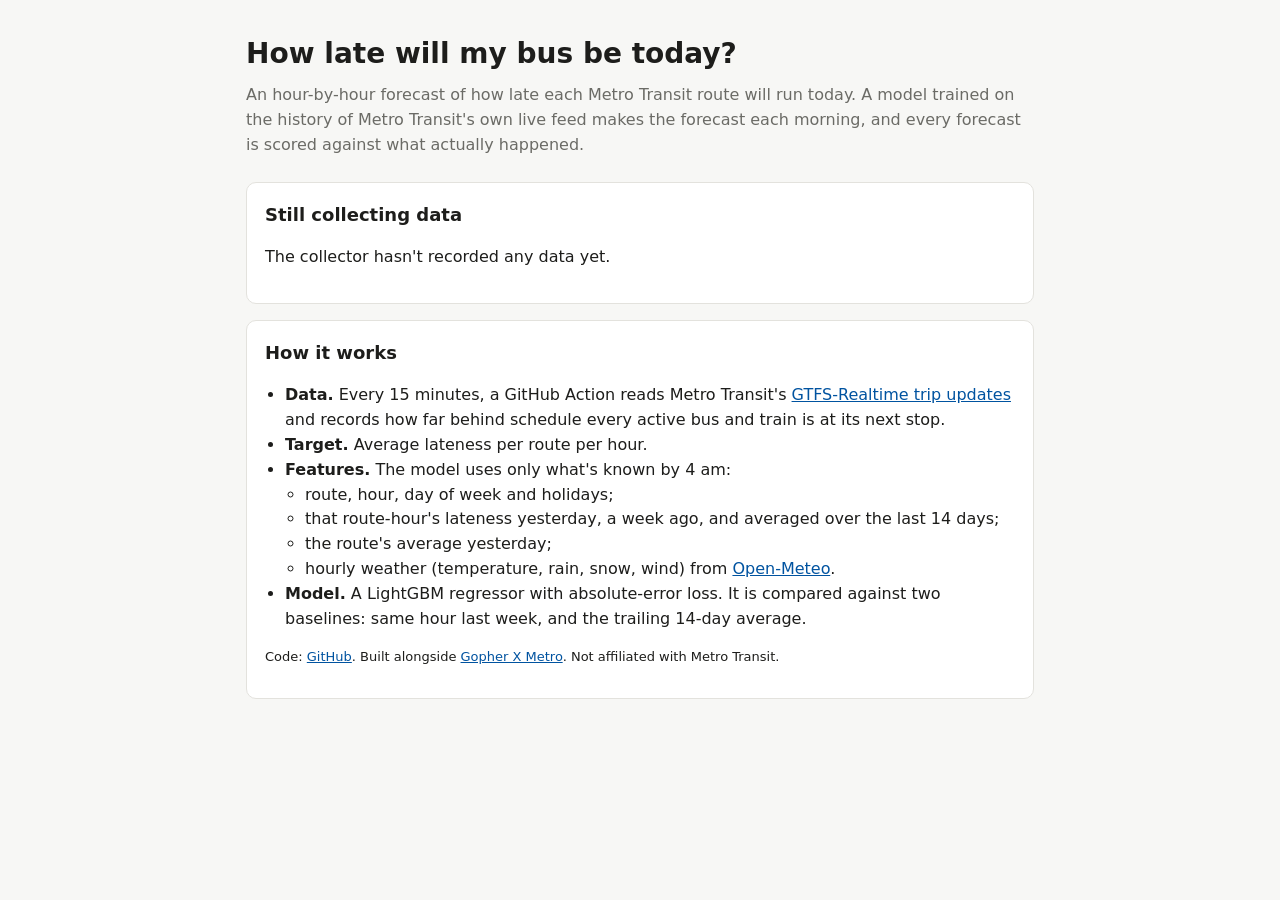
==== docs/index.html @ db94ae20 "Metro Transit delay forecast: collector, daily model, site Co-Authored-By: Claude Opus 5.5 <noreply@" ====
<!doctype html>
<html lang="en">
<head>
  <meta charset="utf-8">
  <meta name="viewport" content="width=device-width, initial-scale=1">
  <title>Metro Transit Delay Forecast</title>
  <meta name="description" content="Hour-by-hour forecast of how late each Twin Cities Metro Transit route will run today, from a model trained on its own live-feed history.">
  <link rel="stylesheet" href="style.css">
</head>
<body>
  <main>
    <header>
      <h1>How late will my bus be today?</h1>
      <p class="lede">An hour-by-hour forecast of how late each Metro Transit route will run today. A model trained on the history of Metro Transit's own live feed makes the forecast each morning, and every forecast is scored against what actually happened.</p>
    </header>

    <section id="collecting" class="card" hidden>
      <h2>Still collecting data</h2>
      <p id="collecting-text"></p>
    </section>

    <section id="today" hidden>
      <div class="controls">
        <label for="route">Route</label>
        <select id="route"></select>
      </div>
      <div class="card">
        <h2 id="chart-title"></h2>
        <p class="muted small" id="chart-sub"></p>
        <div id="chart" role="img"></div>
        <p class="legend small"><span class="swatch pred"></span>Forecast for today <span class="swatch typ"></span>Typical (last 14 days)</p>
      </div>
      <div class="card">
        <h2>Latest-running routes today</h2>
        <p class="muted small">Forecast average lateness from 6 am to 7 pm, as minutes behind schedule.</p>
        <div class="tablewrap"><table id="rank"></table></div>
      </div>
    </section>

    <section id="accuracy" hidden>
      <div class="card">
        <h2>How accurate is it?</h2>
        <p id="bt-text"></p>
        <div class="tablewrap"><table id="bt"></table></div>
        <h3>Scored every day</h3>
        <p class="muted small">Each morning's forecast, checked against what happened that day. Error is route-hour average lateness, in minutes.</p>
        <div class="tablewrap"><table id="live"></table></div>
      </div>
    </section>

    <section class="card">
      <h2>How it works</h2>
      <ul>
        <li><b>Data.</b> Every 15 minutes, a GitHub Action reads Metro Transit's <a href="https://svc.metrotransit.org/">GTFS-Realtime trip updates</a> and records how far behind schedule every active bus and train is at its next stop.</li>
        <li><b>Target.</b> Average lateness per route per hour.</li>
        <li><b>Features.</b> The model uses only what's known by 4 am:
          <ul>
            <li>route, hour, day of week and holidays;</li>
            <li>that route-hour's lateness yesterday, a week ago, and averaged over the last 14 days;</li>
            <li>the route's average yesterday;</li>
            <li>hourly weather (temperature, rain, snow, wind) from <a href="https://open-meteo.com/">Open-Meteo</a>.</li>
          </ul>
        </li>
        <li><b>Model.</b> A LightGBM regressor with absolute-error loss. It is compared against two baselines: same hour last week, and the trailing 14-day average.</li>
      </ul>
      <p class="muted small" id="updated"></p>
      <p class="small">Code: <a href="https://github.com/KennedyJohnson/metro-transit-delays">GitHub</a>. Built alongside <a href="https://gopher-x-metro.github.io/Gopher-X-Metro/">Gopher X Metro</a>. Not affiliated with Metro Transit.</p>
    </section>
  </main>
  <script src="app.js"></script>
</body>
</html>
---- docs/style.css ----
:root {
  --bg: #f7f7f5; --surface: #fff; --text: #1d1d1b; --muted: #6b6b66; --border: #e3e2dd;
  --accent: #0053a0; --typ: #b5b3ab; --grid: #ecebe6;
}
@media (prefers-color-scheme: dark) {
  :root { --bg: #151514; --surface: #1f1f1d; --text: #ecebe6; --muted: #a09f98; --border: #33322f;
    --accent: #6aa9ff; --typ: #6b6a64; --grid: #2b2a27; }
}
* { box-sizing: border-box; }
body { margin: 0; background: var(--bg); color: var(--text); font: 16px/1.55 system-ui, -apple-system, "Segoe UI", sans-serif; }
main { max-width: 820px; margin: 0 auto; padding: 32px 16px 64px; }
h1 { font-size: 28px; margin: 0 0 8px; }
h2 { font-size: 18px; margin: 0 0 6px; }
h3 { font-size: 15px; margin: 20px 0 4px; }
a { color: var(--accent); }
.lede { color: var(--muted); margin: 0 0 24px; }
.card { background: var(--surface); border: 1px solid var(--border); border-radius: 10px; padding: 18px; margin-bottom: 16px; }
.muted { color: var(--muted); }
.small { font-size: 13px; }
.controls { display: flex; gap: 10px; align-items: center; margin-bottom: 12px; }
select { font: inherit; padding: 6px 8px; border-radius: 6px; border: 1px solid var(--border); background: var(--surface); color: var(--text); max-width: 100%; }
#chart svg { width: 100%; height: auto; display: block; }
#chart text { fill: var(--muted); font-size: 11px; }
.legend { display: flex; gap: 14px; align-items: center; flex-wrap: wrap; color: var(--muted); }
.swatch { display: inline-block; width: 14px; height: 3px; margin-right: 4px; vertical-align: middle; }
.swatch.pred { background: var(--accent); }
.swatch.typ { background: var(--typ); }
.tablewrap { overflow-x: auto; }
table { width: 100%; border-collapse: collapse; font-size: 14px; font-variant-numeric: tabular-nums; }
th, td { text-align: left; padding: 6px 8px; border-bottom: 1px solid var(--border); }
th { color: var(--muted); font-weight: 600; }
tr.hl td { font-weight: 600; }
tbody tr { cursor: pointer; }
ul { padding-left: 20px; }
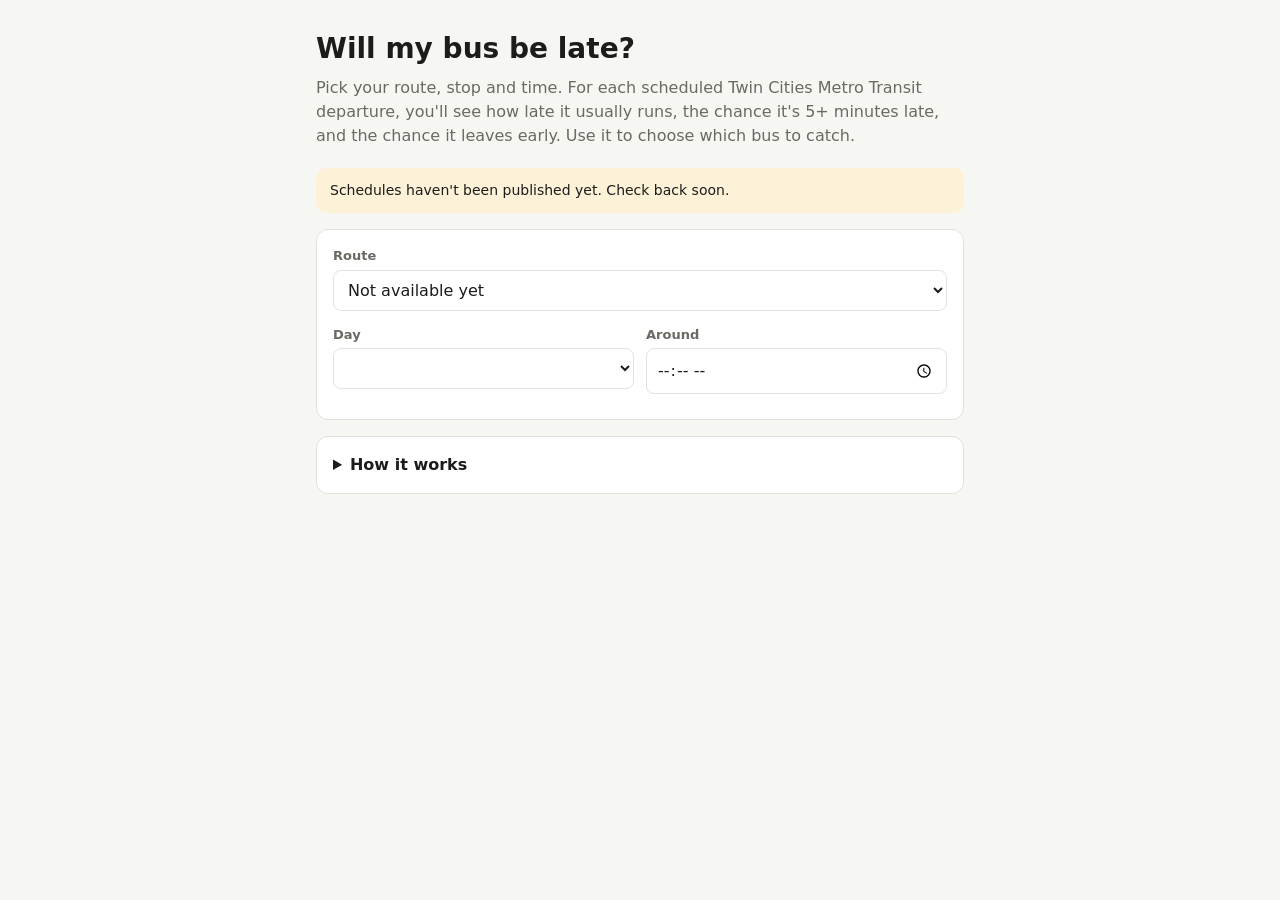
==== commit fc786885: "Per-departure predictions: pick your stop and time, see late/early risk Co-Authored-By: Claude Opus " ====
--- a/docs/index.html
+++ b/docs/index.html
@@ -3,70 +3,98 @@
 <head>
   <meta charset="utf-8">
   <meta name="viewport" content="width=device-width, initial-scale=1">
-  <title>Metro Transit Delay Forecast</title>
-  <meta name="description" content="Hour-by-hour forecast of how late each Twin Cities Metro Transit route will run today, from a model trained on its own live-feed history.">
+  <title>Will My Bus Be Late?</title>
+  <meta name="description" content="Pick your Metro Transit route, stop and time to see how likely each departure is to run late or leave early, from a model trained on Metro Transit's own live feed.">
+  <link rel="icon" href="data:image/svg+xml,<svg xmlns=%22http://www.w3.org/2000/svg%22 viewBox=%220 0 100 100%22><text y=%22.9em%22 font-size=%2290%22>🚌</text></svg>">
   <link rel="stylesheet" href="style.css">
 </head>
 <body>
   <main>
     <header>
-      <h1>How late will my bus be today?</h1>
-      <p class="lede">An hour-by-hour forecast of how late each Metro Transit route will run today. A model trained on the history of Metro Transit's own live feed makes the forecast each morning, and every forecast is scored against what actually happened.</p>
+      <h1>Will my bus be late?</h1>
+      <p class="lede">Pick your route, stop and time. For each scheduled Twin Cities Metro Transit departure, you'll see how late it usually runs, the chance it's 5+ minutes late, and the chance it leaves early. Use it to choose which bus to catch.</p>
     </header>
 
-    <section id="collecting" class="card" hidden>
-      <h2>Still collecting data</h2>
-      <p id="collecting-text"></p>
+    <div id="notice" class="notice" hidden></div>
+
+    <section id="saved-wrap" hidden>
+      <h2 class="label">My trips</h2>
+      <div id="saved" class="chips"></div>
     </section>
 
-    <section id="today" hidden>
-      <div class="controls">
+    <section class="card" id="picker">
+      <div class="field">
         <label for="route">Route</label>
-        <select id="route"></select>
+        <select id="route"><option value="">Loading routes…</option></select>
       </div>
-      <div class="card">
-        <h2 id="chart-title"></h2>
-        <p class="muted small" id="chart-sub"></p>
-        <div id="chart" role="img"></div>
-        <p class="legend small"><span class="swatch pred"></span>Forecast for today <span class="swatch typ"></span>Typical (last 14 days)</p>
+      <div class="field" id="dir-field" hidden>
+        <span class="label" id="dir-label">Direction</span>
+        <div id="dirs" class="seg" role="radiogroup" aria-labelledby="dir-label"></div>
       </div>
-      <div class="card">
-        <h2>Latest-running routes today</h2>
-        <p class="muted small">Forecast average lateness from 6 am to 7 pm, as minutes behind schedule.</p>
-        <div class="tablewrap"><table id="rank"></table></div>
+      <div class="field" id="stop-field" hidden>
+        <label for="stop">Your stop</label>
+        <select id="stop"></select>
+      </div>
+      <div class="row" id="when-field" hidden>
+        <div class="field">
+          <label for="day">Day</label>
+          <select id="day"></select>
+        </div>
+        <div class="field">
+          <label for="time">Around</label>
+          <input type="time" id="time" step="300">
+        </div>
       </div>
     </section>
 
-    <section id="accuracy" hidden>
-      <div class="card">
-        <h2>How accurate is it?</h2>
-        <p id="bt-text"></p>
-        <div class="tablewrap"><table id="bt"></table></div>
-        <h3>Scored every day</h3>
-        <p class="muted small">Each morning's forecast, checked against what happened that day. Error is route-hour average lateness, in minutes.</p>
-        <div class="tablewrap"><table id="live"></table></div>
+    <section id="results" hidden>
+      <div class="results-head">
+        <h2 id="results-title"></h2>
+        <button id="save" class="ghost" type="button">☆ Save trip</button>
       </div>
+      <p id="tip" class="tip" hidden></p>
+      <ol id="deps" class="deps"></ol>
+      <button id="more" class="ghost" type="button">Show the whole day</button>
+      <p class="small muted">These are planning estimates from past patterns and the weather forecast. For where your bus is right now, use <a href="https://gopher-x-metro.github.io/Gopher-X-Metro/">Gopher X Metro</a> or <a href="https://www.metrotransit.org/nextrip">Metro Transit NexTrip</a>.</p>
     </section>
 
-    <section class="card">
-      <h2>How it works</h2>
+    <details class="card" id="accuracy" hidden>
+      <summary><b>How accurate is this?</b></summary>
+      <p id="bt-text"></p>
+      <div class="tablewrap"><table id="bt"></table></div>
+      <h3>Checked every day</h3>
+      <p class="small muted">Each day, the model the site was serving is scored on the departures it predicted. It had never seen them.</p>
+      <div class="tablewrap"><table id="live"></table></div>
+    </details>
+
+    <details class="card">
+      <summary><b>How it works</b></summary>
       <ul>
-        <li><b>Data.</b> Every 15 minutes, a GitHub Action reads Metro Transit's <a href="https://svc.metrotransit.org/">GTFS-Realtime trip updates</a> and records how far behind schedule every active bus and train is at its next stop.</li>
-        <li><b>Target.</b> Average lateness per route per hour.</li>
-        <li><b>Features.</b> The model uses only what's known by 4 am:
+        <li><b>Data.</b> Every 15 minutes, a GitHub Action reads Metro Transit's <a href="https://svc.metrotransit.org/">GTFS-Realtime trip updates</a>. It records how far ahead of or behind schedule every active bus and train is at its next stop, and matches each one to the published schedule.</li>
+        <li><b>What it predicts.</b> For each scheduled departure at your stop, three things:
           <ul>
-            <li>route, hour, day of week and holidays;</li>
-            <li>that route-hour's lateness yesterday, a week ago, and averaged over the last 14 days;</li>
-            <li>the route's average yesterday;</li>
-            <li>hourly weather (temperature, rain, snow, wind) from <a href="https://open-meteo.com/">Open-Meteo</a>.</li>
+            <li>the typical (median) delay;</li>
+            <li>the chance it's 5 or more minutes late;</li>
+            <li>the chance it leaves 1 or more minutes early.</li>
           </ul>
         </li>
-        <li><b>Model.</b> A LightGBM regressor with absolute-error loss. It is compared against two baselines: same hour last week, and the trailing 14-day average.</li>
+        <li><b>What it knows.</b>
+          <ul>
+            <li>How late that exact scheduled trip, your stop and the route have run before. A trip needs about 20 observations before its own history outweighs its route's.</li>
+            <li>How far along the route your stop is.</li>
+            <li>The time of day and day of week, and holidays.</li>
+            <li>How the route has run this past week.</li>
+            <li>The hourly <a href="https://open-meteo.com/">weather forecast</a> (temperature, rain, snow, wind).</li>
+          </ul>
+        </li>
+        <li><b>Model.</b> Gradient-boosted trees (LightGBM), retrained every morning. The model runs in your browser.</li>
       </ul>
       <p class="muted small" id="updated"></p>
-      <p class="small">Code: <a href="https://github.com/KennedyJohnson/metro-transit-delays">GitHub</a>. Built alongside <a href="https://gopher-x-metro.github.io/Gopher-X-Metro/">Gopher X Metro</a>. Not affiliated with Metro Transit.</p>
-    </section>
+      <p class="small">Code: <a href="https://github.com/KennedyJohnson/metro-transit-delays">GitHub</a>. Not affiliated with Metro Transit.</p>
+    </details>
   </main>
+  <script src="features.js"></script>
+  <script src="model.js"></script>
   <script src="app.js"></script>
 </body>
 </html>
--- a/docs/style.css
+++ b/docs/style.css
@@ -1,34 +1,55 @@
 :root {
-  --bg: #f7f7f5; --surface: #fff; --text: #1d1d1b; --muted: #6b6b66; --border: #e3e2dd;
-  --accent: #0053a0; --typ: #b5b3ab; --grid: #ecebe6;
+  --bg: #f6f6f3; --surface: #fff; --text: #1c1c1a; --muted: #6a6a64; --border: #e2e1db;
+  --accent: #0053a0; --accent-soft: #e6eef8;
+  --good: #1f7a3d; --good-bg: #e5f3e9; --warn: #8a5a00; --warn-bg: #fdf1d8; --bad: #b3261e; --bad-bg: #fbe6e4;
 }
 @media (prefers-color-scheme: dark) {
-  :root { --bg: #151514; --surface: #1f1f1d; --text: #ecebe6; --muted: #a09f98; --border: #33322f;
-    --accent: #6aa9ff; --typ: #6b6a64; --grid: #2b2a27; }
+  :root { --bg: #141413; --surface: #1e1e1c; --text: #ecebe6; --muted: #a09f98; --border: #34332f;
+    --accent: #6aa9ff; --accent-soft: #1c2a3d;
+    --good: #7fd49a; --good-bg: #173222; --warn: #f0c46a; --warn-bg: #3a2e12; --bad: #ff9c94; --bad-bg: #3d1d1a; }
 }
 * { box-sizing: border-box; }
-body { margin: 0; background: var(--bg); color: var(--text); font: 16px/1.55 system-ui, -apple-system, "Segoe UI", sans-serif; }
-main { max-width: 820px; margin: 0 auto; padding: 32px 16px 64px; }
-h1 { font-size: 28px; margin: 0 0 8px; }
-h2 { font-size: 18px; margin: 0 0 6px; }
-h3 { font-size: 15px; margin: 20px 0 4px; }
+body { margin: 0; background: var(--bg); color: var(--text); font: 16px/1.5 system-ui, -apple-system, "Segoe UI", sans-serif; }
+main { max-width: 680px; margin: 0 auto; padding: 28px 16px 64px; }
+h1 { font-size: 28px; margin: 0 0 6px; }
+h2 { font-size: 18px; margin: 0; }
+h3 { font-size: 15px; margin: 18px 0 4px; }
 a { color: var(--accent); }
-.lede { color: var(--muted); margin: 0 0 24px; }
-.card { background: var(--surface); border: 1px solid var(--border); border-radius: 10px; padding: 18px; margin-bottom: 16px; }
+.lede { color: var(--muted); margin: 0 0 20px; }
+.card { background: var(--surface); border: 1px solid var(--border); border-radius: 12px; padding: 16px; margin-bottom: 16px; }
+details.card > summary { cursor: pointer; }
 .muted { color: var(--muted); }
 .small { font-size: 13px; }
-.controls { display: flex; gap: 10px; align-items: center; margin-bottom: 12px; }
-select { font: inherit; padding: 6px 8px; border-radius: 6px; border: 1px solid var(--border); background: var(--surface); color: var(--text); max-width: 100%; }
-#chart svg { width: 100%; height: auto; display: block; }
-#chart text { fill: var(--muted); font-size: 11px; }
-.legend { display: flex; gap: 14px; align-items: center; flex-wrap: wrap; color: var(--muted); }
-.swatch { display: inline-block; width: 14px; height: 3px; margin-right: 4px; vertical-align: middle; }
-.swatch.pred { background: var(--accent); }
-.swatch.typ { background: var(--typ); }
+.label, label { display: block; font-size: 13px; font-weight: 600; color: var(--muted); margin-bottom: 4px; }
+.field { margin-bottom: 14px; flex: 1; min-width: 0; }
+.field:last-child { margin-bottom: 0; }
+.row { display: flex; gap: 12px; }
+select, input[type=time] { width: 100%; font: inherit; padding: 9px 10px; border-radius: 8px; border: 1px solid var(--border); background: var(--surface); color: var(--text); }
+.seg { display: flex; gap: 6px; flex-wrap: wrap; }
+.seg button, .chips button, .ghost { white-space: nowrap; font: inherit; font-size: 14px; border: 1px solid var(--border); background: var(--surface); color: var(--text); border-radius: 999px; padding: 7px 12px; cursor: pointer; }
+.seg button[aria-checked=true] { background: var(--accent); border-color: var(--accent); color: #fff; }
+.chips { display: flex; gap: 8px; flex-wrap: wrap; margin-bottom: 16px; }
+.chips button { background: var(--accent-soft); border-color: transparent; }
+.chips .x { margin-left: 6px; color: var(--muted); }
+.notice { background: var(--warn-bg); color: var(--text); border-radius: 10px; padding: 12px 14px; margin-bottom: 16px; font-size: 14px; }
+.results-head { display: flex; justify-content: space-between; align-items: center; gap: 8px; margin-bottom: 8px; }
+.tip { background: var(--accent-soft); border-radius: 10px; padding: 10px 12px; font-size: 14px; margin: 0 0 10px; }
+.deps { list-style: none; padding: 0; margin: 0 0 12px; }
+.dep { display: grid; grid-template-columns: 96px 1fr; gap: 4px 12px; align-items: center; background: var(--surface); border: 1px solid var(--border); border-radius: 12px; padding: 12px 14px; margin-bottom: 8px; }
+.dep.past { opacity: 0.55; }
+.dep .time { white-space: nowrap; font-size: 19px; font-weight: 700; font-variant-numeric: tabular-nums; grid-row: span 2; }
+.dep .time small { display: block; font-size: 12px; font-weight: 500; color: var(--muted); }
+.pill { display: inline-block; font-size: 13px; font-weight: 600; border-radius: 999px; padding: 2px 10px; }
+.pill.good { background: var(--good-bg); color: var(--good); }
+.pill.warn { background: var(--warn-bg); color: var(--warn); }
+.pill.bad { background: var(--bad-bg); color: var(--bad); }
+.pill.none { background: var(--accent-soft); color: var(--muted); }
+.dep .detail { font-size: 13px; color: var(--muted); }
+.dep .early { color: var(--bad); font-weight: 600; }
 .tablewrap { overflow-x: auto; }
 table { width: 100%; border-collapse: collapse; font-size: 14px; font-variant-numeric: tabular-nums; }
 th, td { text-align: left; padding: 6px 8px; border-bottom: 1px solid var(--border); }
 th { color: var(--muted); font-weight: 600; }
 tr.hl td { font-weight: 600; }
-tbody tr { cursor: pointer; }
 ul { padding-left: 20px; }
+@media (max-width: 420px) { .row { flex-direction: column; gap: 0; } .row .field { margin-bottom: 14px; } }
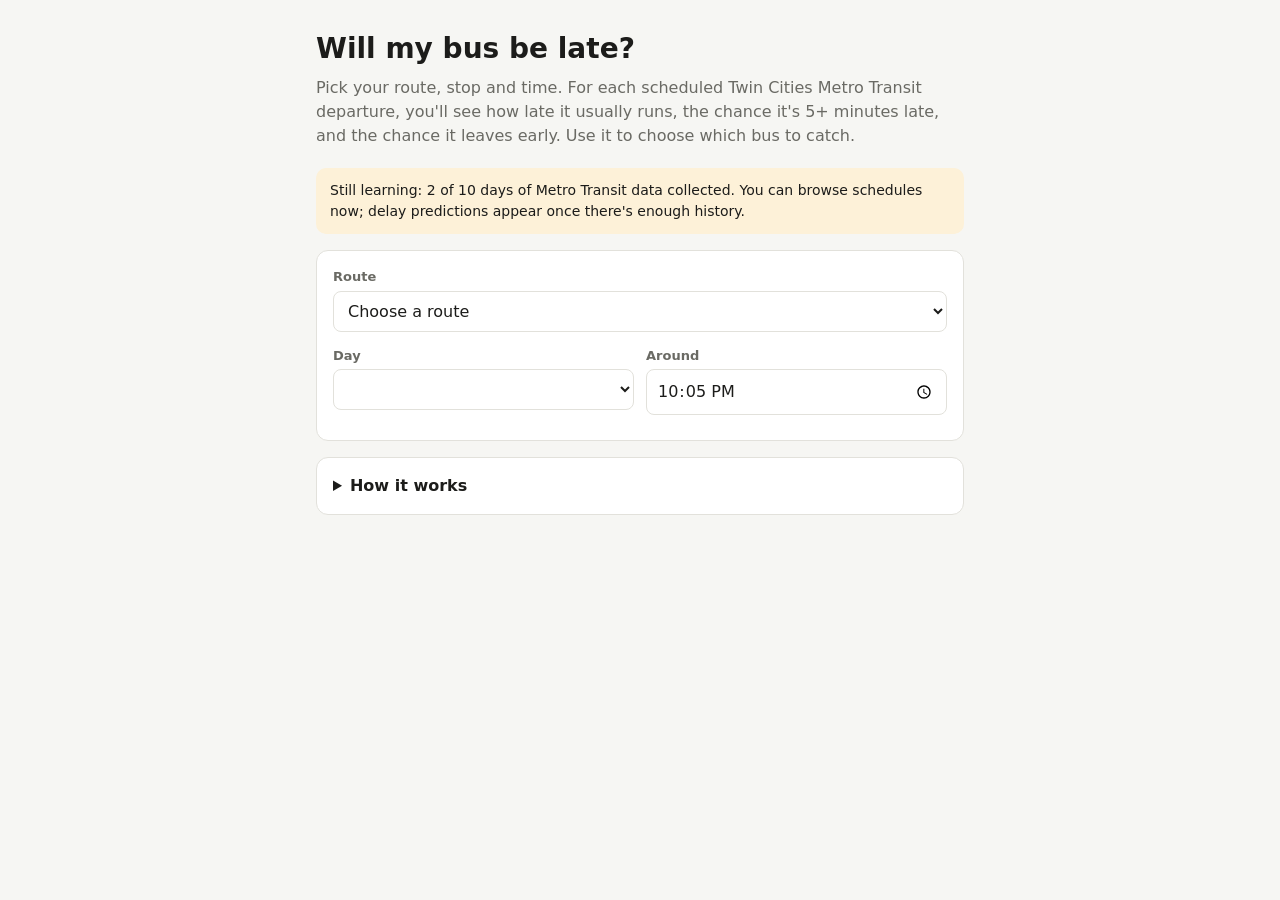
==== commit 01944e6f: "Add Cloudflare Web Analytics Cookieless page-view counts for kennedyjohnson.github.io (one site toke" ====
--- a/docs/index.html
+++ b/docs/index.html
@@ -96,5 +96,6 @@
   <script src="features.js"></script>
   <script src="model.js"></script>
   <script src="app.js"></script>
+<!-- Cloudflare Web Analytics --><script type='module' src='https://static.cloudflareinsights.com/beacon.min.js' data-cf-beacon='{"token": "3d8de94c97044ab3a52df3918fc58f61"}'></script><!-- End Cloudflare Web Analytics -->
 </body>
 </html>
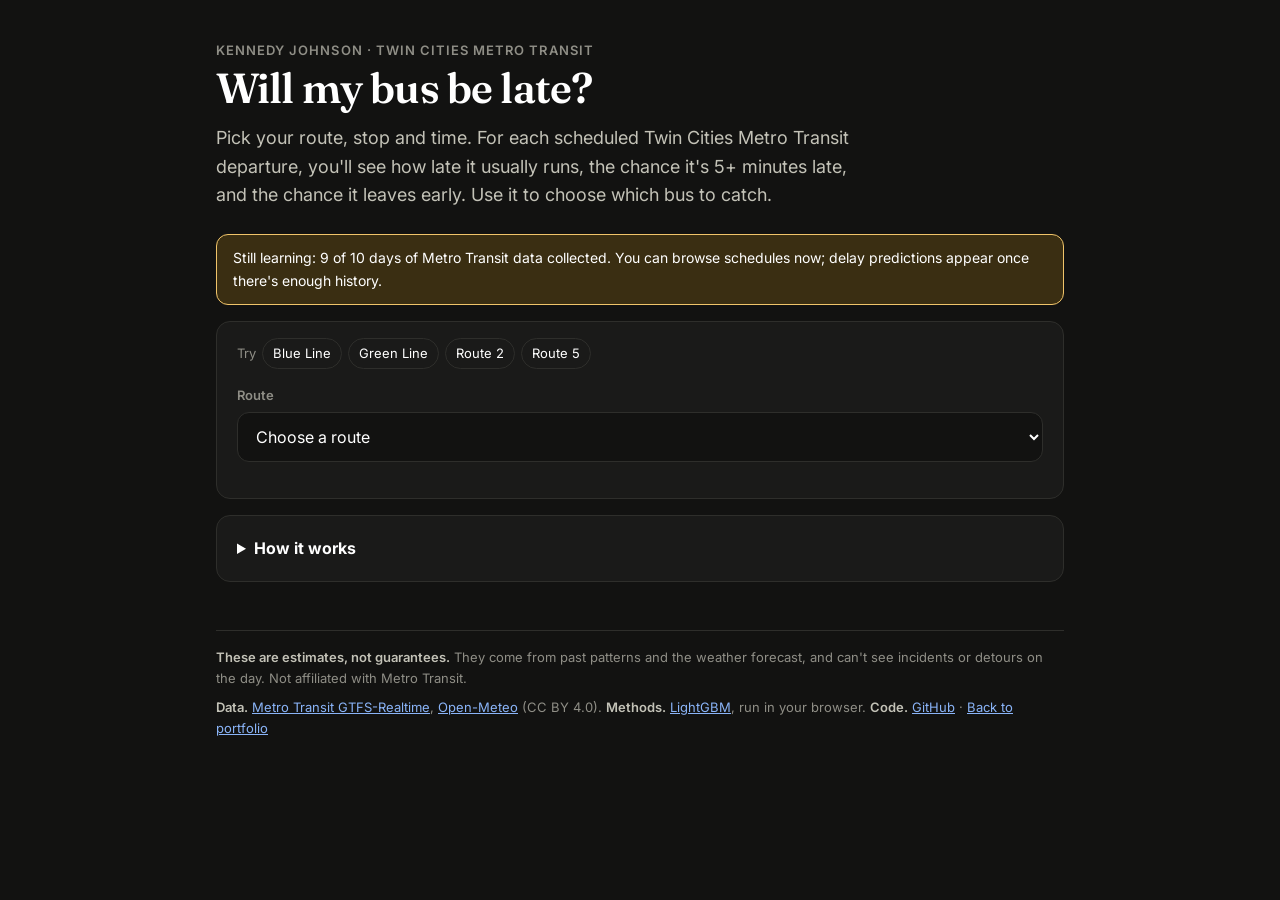
==== commit 28276800: "Restyle in the shared dark portfolio theme Eyebrow label, serif title, wider layout, quick-pick rout" ====
--- a/docs/index.html
+++ b/docs/index.html
@@ -6,11 +6,14 @@
   <title>Will My Bus Be Late?</title>
   <meta name="description" content="Pick your Metro Transit route, stop and time to see how likely each departure is to run late or leave early, from a model trained on Metro Transit's own live feed.">
   <link rel="icon" href="data:image/svg+xml,<svg xmlns=%22http://www.w3.org/2000/svg%22 viewBox=%220 0 100 100%22><text y=%22.9em%22 font-size=%2290%22>🚌</text></svg>">
-  <link rel="stylesheet" href="style.css">
+  <link rel="preconnect" href="https://fonts.googleapis.com">
+  <link href="https://fonts.googleapis.com/css2?family=Inter:wght@400;500;600;700&family=Fraunces:opsz,wght@9..144,600&display=swap" rel="stylesheet">
+  <link rel="stylesheet" href="style.css?v=3">
 </head>
 <body>
   <main>
     <header>
+      <div class="eyebrow"><a href="https://kennedyjohnson.github.io/">Kennedy Johnson</a> · Twin Cities Metro Transit</div>
       <h1>Will my bus be late?</h1>
       <p class="lede">Pick your route, stop and time. For each scheduled Twin Cities Metro Transit departure, you'll see how late it usually runs, the chance it's 5+ minutes late, and the chance it leaves early. Use it to choose which bus to catch.</p>
     </header>
@@ -23,6 +26,12 @@
     </section>
 
     <section class="card" id="picker">
+      <div class="quick" id="quick">Try
+        <button type="button" data-route="901">Blue Line</button>
+        <button type="button" data-route="902">Green Line</button>
+        <button type="button" data-route="2">Route 2</button>
+        <button type="button" data-route="5">Route 5</button>
+      </div>
       <div class="field">
         <label for="route">Route</label>
         <select id="route"><option value="">Loading routes…</option></select>
@@ -55,7 +64,7 @@
       <p id="tip" class="tip" hidden></p>
       <ol id="deps" class="deps"></ol>
       <button id="more" class="ghost" type="button">Show the whole day</button>
-      <p class="small muted">These are planning estimates from past patterns and the weather forecast. For where your bus is right now, use <a href="https://gopher-x-metro.github.io/Gopher-X-Metro/">Gopher X Metro</a> or <a href="https://www.metrotransit.org/nextrip">Metro Transit NexTrip</a>.</p>
+      <p class="small muted">These are planning estimates from past patterns and the weather forecast. For where your bus is right now, use <a href="https://gopher-x-metro.github.io/">Gopher X Metro</a> or <a href="https://www.metrotransit.org/nextrip">Metro Transit NexTrip</a>.</p>
     </section>
 
     <details class="card" id="accuracy" hidden>
@@ -90,9 +99,23 @@
         <li><b>Model.</b> Gradient-boosted trees (LightGBM), retrained every morning. The model runs in your browser.</li>
       </ul>
       <p class="muted small" id="updated"></p>
-      <p class="small">Code: <a href="https://github.com/KennedyJohnson/metro-transit-delays">GitHub</a>. Not affiliated with Metro Transit.</p>
     </details>
+
+    <footer>
+      <p><b>These are estimates, not guarantees.</b> They come from past patterns and the weather forecast, and can't see incidents or detours on the day. Not affiliated with Metro Transit.</p>
+      <p><b>Data.</b> <a href="https://svc.metrotransit.org/">Metro Transit GTFS-Realtime</a>, <a href="https://open-meteo.com/">Open-Meteo</a> (CC BY 4.0). <b>Methods.</b> <a href="https://lightgbm.readthedocs.io/">LightGBM</a>, run in your browser. <b>Code.</b> <a href="https://github.com/KennedyJohnson/metro-transit-delays">GitHub</a> · <a href="https://kennedyjohnson.github.io/">Back to portfolio</a></p>
+    </footer>
   </main>
+  <script>
+    (function () {
+      document.getElementById("quick").addEventListener("click", function (e) {
+        var b = e.target.closest("button[data-route]"); if (!b) return;
+        var sel = document.getElementById("route");
+        if (!sel.querySelector('option[value="' + b.dataset.route + '"]')) return;
+        sel.value = b.dataset.route; sel.dispatchEvent(new Event("change"));
+      });
+    })();
+  </script>
   <script src="features.js"></script>
   <script src="model.js"></script>
   <script src="app.js"></script>
--- a/docs/style.css
+++ b/docs/style.css
@@ -1,37 +1,42 @@
 :root {
-  --bg: #f6f6f3; --surface: #fff; --text: #1c1c1a; --muted: #6a6a64; --border: #e2e1db;
-  --accent: #0053a0; --accent-soft: #e6eef8;
-  --good: #1f7a3d; --good-bg: #e5f3e9; --warn: #8a5a00; --warn-bg: #fdf1d8; --bad: #b3261e; --bad-bg: #fbe6e4;
-}
-@media (prefers-color-scheme: dark) {
-  :root { --bg: #141413; --surface: #1e1e1c; --text: #ecebe6; --muted: #a09f98; --border: #34332f;
-    --accent: #6aa9ff; --accent-soft: #1c2a3d;
-    --good: #7fd49a; --good-bg: #173222; --warn: #f0c46a; --warn-bg: #3a2e12; --bad: #ff9c94; --bad-bg: #3d1d1a; }
+  color-scheme: dark;
+  --bg: #121211; --surface: #1a1a19; --text: #fff; --ink2: #c3c2b7; --muted: #8f8e86; --border: #2e2e2b;
+  --accent: #8ab4f8; --accent-soft: #1c2a3d; --on-accent: #0b1020;
+  --good: #7fd49a; --good-bg: #173222; --warn: #f0c46a; --warn-bg: #3a2e12; --bad: #ff9c94; --bad-bg: #3d1d1a;
+  --font-title: Fraunces, Georgia, serif;
 }
 * { box-sizing: border-box; }
-body { margin: 0; background: var(--bg); color: var(--text); font: 16px/1.5 system-ui, -apple-system, "Segoe UI", sans-serif; }
-main { max-width: 680px; margin: 0 auto; padding: 28px 16px 64px; }
-h1 { font-size: 28px; margin: 0 0 6px; }
-h2 { font-size: 18px; margin: 0; }
+[hidden] { display: none !important; }
+body { margin: 0; background: var(--bg); color: var(--text); font: 16px/1.6 Inter, system-ui, -apple-system, "Segoe UI", sans-serif; }
+main { max-width: 880px; margin: 0 auto; padding: 40px 16px 80px; }
+h1 { font-family: var(--font-title); font-weight: 600; font-size: clamp(30px, 5vw, 42px); line-height: 1.12; margin: 4px 0 12px; letter-spacing: -0.02em; }
+h2 { font-size: 20px; margin: 0; }
 h3 { font-size: 15px; margin: 18px 0 4px; }
 a { color: var(--accent); }
-.lede { color: var(--muted); margin: 0 0 20px; }
-.card { background: var(--surface); border: 1px solid var(--border); border-radius: 12px; padding: 16px; margin-bottom: 16px; }
+.eyebrow { color: var(--muted); font-size: 13px; text-transform: uppercase; letter-spacing: .08em; font-weight: 600; }
+.eyebrow a { color: inherit; text-decoration: none; }
+.eyebrow a:hover { color: var(--text); }
+.lede { color: var(--ink2); font-size: 18px; max-width: 640px; margin: 0 0 24px; }
+.card { background: var(--surface); border: 1px solid var(--border); border-radius: 14px; padding: 20px; margin-bottom: 16px; }
 details.card > summary { cursor: pointer; }
 .muted { color: var(--muted); }
 .small { font-size: 13px; }
-.label, label { display: block; font-size: 13px; font-weight: 600; color: var(--muted); margin-bottom: 4px; }
-.field { margin-bottom: 14px; flex: 1; min-width: 0; }
+.label, label { display: block; font-size: 13px; font-weight: 600; color: var(--muted); margin-bottom: 6px; }
+.field { margin-bottom: 16px; flex: 1; min-width: 0; }
 .field:last-child { margin-bottom: 0; }
 .row { display: flex; gap: 12px; }
-select, input[type=time] { width: 100%; font: inherit; padding: 9px 10px; border-radius: 8px; border: 1px solid var(--border); background: var(--surface); color: var(--text); }
-.seg { display: flex; gap: 6px; flex-wrap: wrap; }
-.seg button, .chips button, .ghost { white-space: nowrap; font: inherit; font-size: 14px; border: 1px solid var(--border); background: var(--surface); color: var(--text); border-radius: 999px; padding: 7px 12px; cursor: pointer; }
-.seg button[aria-checked=true] { background: var(--accent); border-color: var(--accent); color: #fff; }
+select, input[type=time] { width: 100%; font: inherit; font-size: 16px; padding: 13px 14px; border-radius: 12px; border: 1px solid var(--border); background: var(--bg); color: var(--text); }
+select:focus, input[type=time]:focus { outline: 2px solid var(--accent); outline-offset: 1px; }
+.seg { display: flex; gap: 8px; flex-wrap: wrap; }
+.seg button, .chips button, .quick button, .ghost, .btn { white-space: nowrap; font: inherit; font-size: 14px; border: 1px solid var(--border); background: var(--surface); color: var(--text); border-radius: 999px; padding: 7px 14px; cursor: pointer; }
+.seg button:hover, .chips button:hover, .quick button:hover, .ghost:hover, .btn:hover { border-color: var(--muted); }
+.seg button[aria-checked=true] { background: var(--accent); border-color: var(--accent); color: var(--on-accent); font-weight: 600; }
 .chips { display: flex; gap: 8px; flex-wrap: wrap; margin-bottom: 16px; }
 .chips button { background: var(--accent-soft); border-color: transparent; }
 .chips .x { margin-left: 6px; color: var(--muted); }
-.notice { background: var(--warn-bg); color: var(--text); border-radius: 10px; padding: 12px 14px; margin-bottom: 16px; font-size: 14px; }
+.quick { display: flex; gap: 6px; flex-wrap: wrap; align-items: center; margin: -4px 0 16px; font-size: 13px; color: var(--muted); }
+.quick button { font-size: 13px; padding: 4px 10px; }
+.notice { border: 1px solid var(--warn); background: var(--warn-bg); color: var(--text); border-radius: 12px; padding: 12px 16px; margin-bottom: 16px; font-size: 14px; }
 .results-head { display: flex; justify-content: space-between; align-items: center; gap: 8px; margin-bottom: 8px; }
 .tip { background: var(--accent-soft); border-radius: 10px; padding: 10px 12px; font-size: 14px; margin: 0 0 10px; }
 .deps { list-style: none; padding: 0; margin: 0 0 12px; }
@@ -51,5 +56,9 @@
 th, td { text-align: left; padding: 6px 8px; border-bottom: 1px solid var(--border); }
 th { color: var(--muted); font-weight: 600; }
 tr.hl td { font-weight: 600; }
-ul { padding-left: 20px; }
-@media (max-width: 420px) { .row { flex-direction: column; gap: 0; } .row .field { margin-bottom: 14px; } }
+ul { padding-left: 20px; color: var(--ink2); }
+ul b { color: var(--text); }
+footer { margin-top: 48px; border-top: 1px solid var(--border); padding-top: 16px; color: var(--muted); font-size: 13px; }
+footer p { margin: 0 0 8px; }
+footer b { color: var(--ink2); font-weight: 600; }
+@media (max-width: 420px) { .row { flex-direction: column; gap: 0; } .row .field { margin-bottom: 16px; } }
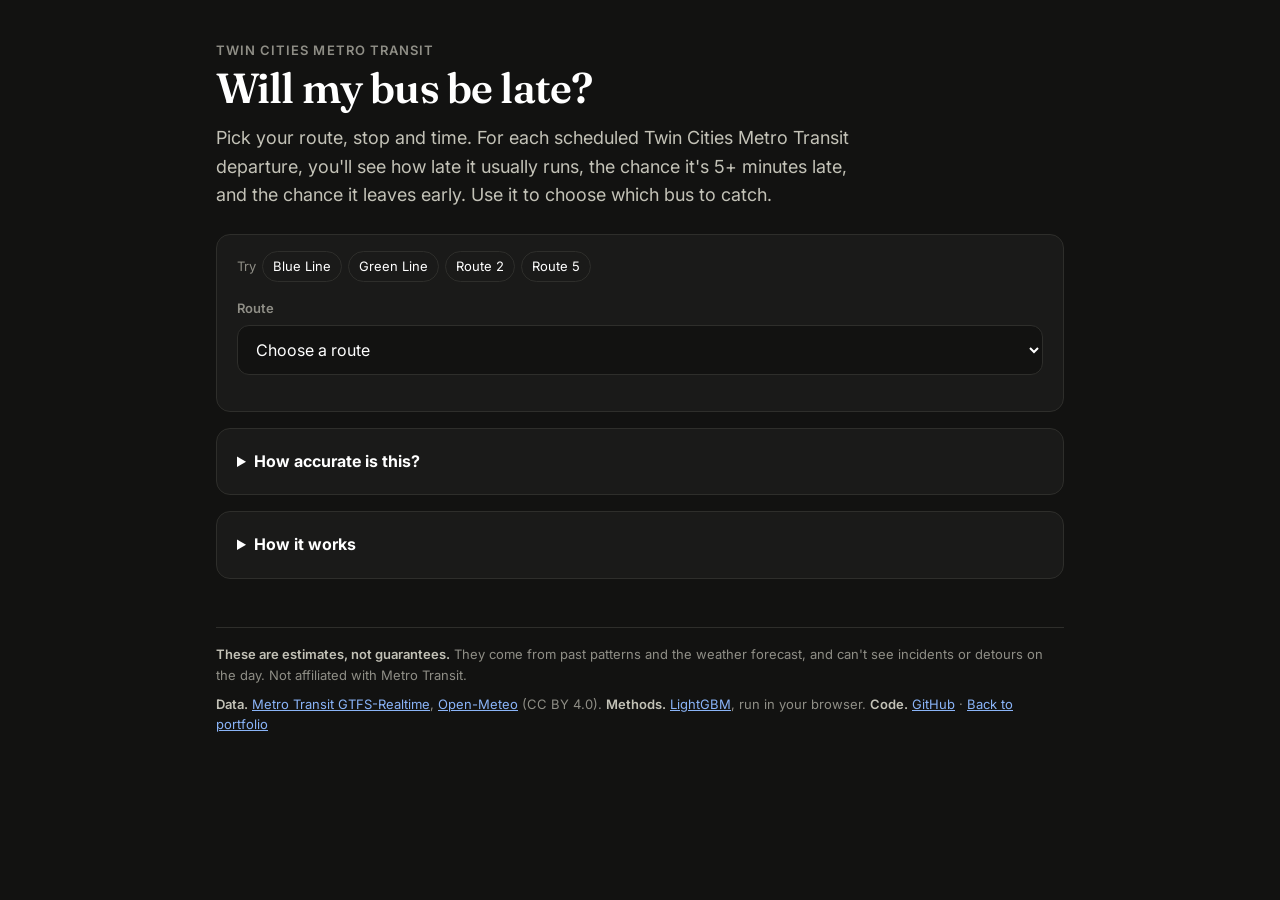
==== commit 8bf1ea31: "Remove name from page eyebrow Co-Authored-By: Claude Sonnet 5.5 <noreply@anthropic.com>" ====
--- a/docs/index.html
+++ b/docs/index.html
@@ -13,7 +13,7 @@
 <body>
   <main>
     <header>
-      <div class="eyebrow"><a href="https://kennedyjohnson.github.io/">Kennedy Johnson</a> · Twin Cities Metro Transit</div>
+      <div class="eyebrow">Twin Cities Metro Transit</div>
       <h1>Will my bus be late?</h1>
       <p class="lede">Pick your route, stop and time. For each scheduled Twin Cities Metro Transit departure, you'll see how late it usually runs, the chance it's 5+ minutes late, and the chance it leaves early. Use it to choose which bus to catch.</p>
     </header>
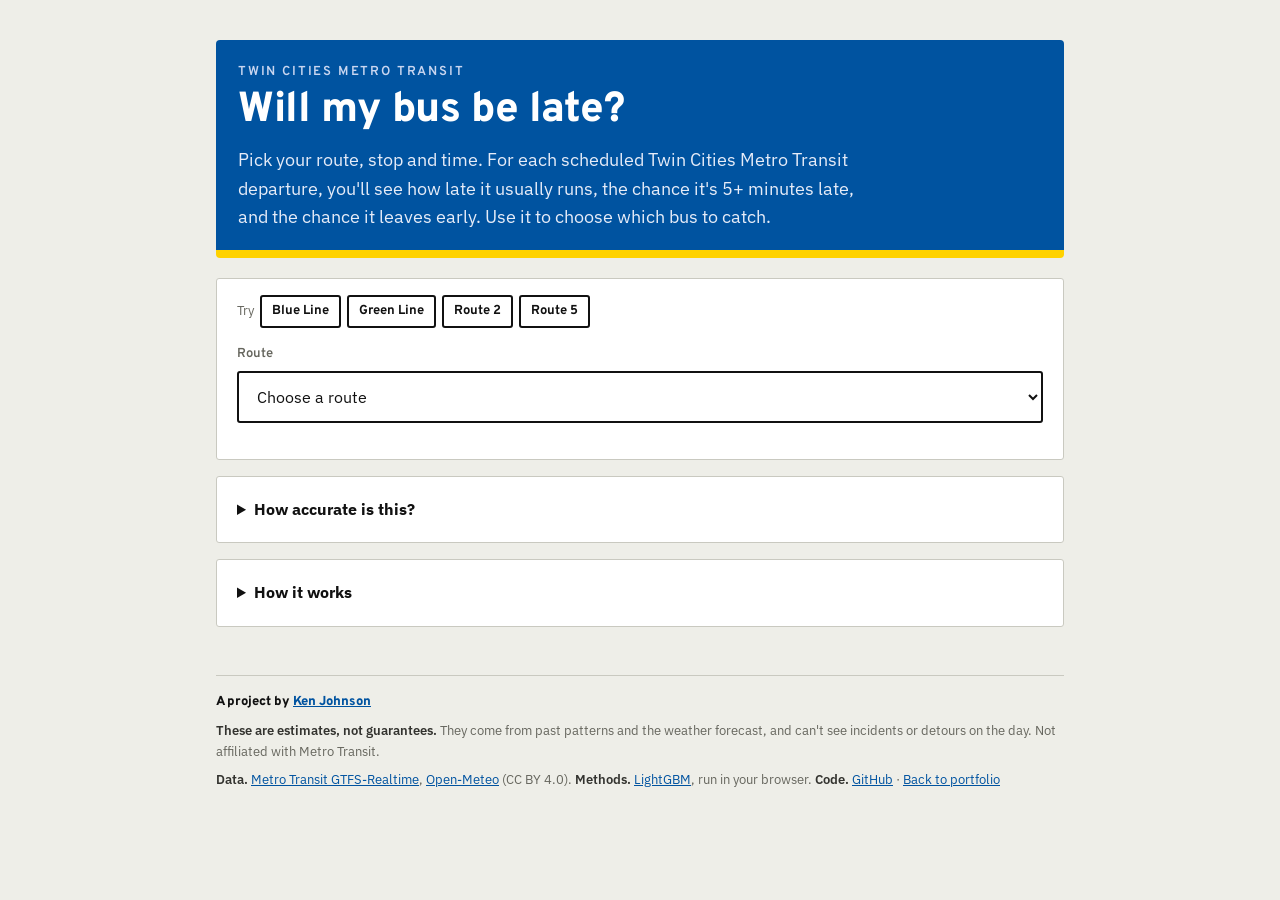
==== commit acb8f32b: "Restyle site: Field Documents look Co-Authored-By: Claude Opus 5.5 <noreply@anthropic.com>" ====
--- a/docs/index.html
+++ b/docs/index.html
@@ -7,8 +7,8 @@
   <meta name="description" content="Pick your Metro Transit route, stop and time to see how likely each departure is to run late or leave early, from a model trained on Metro Transit's own live feed.">
   <link rel="icon" href="data:image/svg+xml,<svg xmlns=%22http://www.w3.org/2000/svg%22 viewBox=%220 0 100 100%22><text y=%22.9em%22 font-size=%2290%22>🚌</text></svg>">
   <link rel="preconnect" href="https://fonts.googleapis.com">
-  <link href="https://fonts.googleapis.com/css2?family=Inter:wght@400;500;600;700&family=Fraunces:opsz,wght@9..144,600&display=swap" rel="stylesheet">
-  <link rel="stylesheet" href="style.css?v=3">
+  <link href="https://fonts.googleapis.com/css2?family=IBM+Plex+Sans:wght@400;500;600;700&family=Overpass:wght@400;700;800&display=swap" rel="stylesheet">
+  <link rel="stylesheet" href="style.css?v=4">
 </head>
 <body>
   <main>
@@ -102,6 +102,7 @@
     </details>
 
     <footer>
+      <p class="byline">A project by <a href="https://kennedyjohnson.github.io/">Ken Johnson</a></p>
       <p><b>These are estimates, not guarantees.</b> They come from past patterns and the weather forecast, and can't see incidents or detours on the day. Not affiliated with Metro Transit.</p>
       <p><b>Data.</b> <a href="https://svc.metrotransit.org/">Metro Transit GTFS-Realtime</a>, <a href="https://open-meteo.com/">Open-Meteo</a> (CC BY 4.0). <b>Methods.</b> <a href="https://lightgbm.readthedocs.io/">LightGBM</a>, run in your browser. <b>Code.</b> <a href="https://github.com/KennedyJohnson/metro-transit-delays">GitHub</a> · <a href="https://kennedyjohnson.github.io/">Back to portfolio</a></p>
     </footer>
--- a/docs/style.css
+++ b/docs/style.css
@@ -62,3 +62,29 @@
 footer p { margin: 0 0 8px; }
 footer b { color: var(--ink2); font-weight: 600; }
 @media (max-width: 420px) { .row { flex-direction: column; gap: 0; } .row .field { margin-bottom: 16px; } }
+
+/* Field Documents theme: bus stop signage. Light page, navy sign blade header, square pills. */
+:root {
+  color-scheme: light;
+  --bg: #eeeee8; --surface: #fff; --text: #111; --ink2: #33332f; --muted: #66665e; --border: #c9c9c0;
+  --accent: #0053a0; --accent-soft: #e0ebf6; --on-accent: #fff; --sign: #0053a0; --route: #ffd200;
+  --good: #116b35; --good-bg: #dcf0e2; --warn: #7a5300; --warn-bg: #fbecc4; --bad: #c8102e; --bad-bg: #f8dde1;
+  --sign-font: "Overpass", "Highway Gothic", system-ui, sans-serif;
+}
+body { font-family: "IBM Plex Sans", system-ui, sans-serif; }
+header { background: var(--sign); color: #fff; padding: 22px 22px 18px; margin: 0 0 20px; border-radius: 4px; border-bottom: 8px solid var(--route); }
+header .eyebrow { color: #c9d6f0; font-family: var(--sign-font); letter-spacing: .14em; }
+header .lede { color: #e6ecf8; margin: 0; }
+h1 { font-family: var(--sign-font); font-weight: 800; letter-spacing: -0.01em; color: #fff; }
+h2, h3, .label, label { font-family: var(--sign-font); }
+.card, .dep, .notice, select, input[type=time], .tip { border-radius: 3px; }
+.card { border-width: 1px; }
+select, input[type=time] { background: #fff; border: 2px solid var(--text); }
+.seg button, .chips button, .quick button, .ghost, .btn { border-radius: 3px; border: 2px solid var(--text); background: #fff; font-family: var(--sign-font); font-weight: 700; }
+.seg button[aria-checked=true] { background: var(--route); border-color: var(--text); color: var(--text); }
+.chips button { background: var(--accent-soft); border-color: var(--accent); }
+.dep { border: 0; border-top: 3px solid var(--text); border-radius: 0; background: #fff; }
+.dep .time { font-family: var(--sign-font); font-weight: 800; font-size: 22px; }
+.pill { border-radius: 2px; font-family: var(--sign-font); text-transform: uppercase; letter-spacing: .04em; font-size: 12px; }
+.pill.bad { background: var(--bad); color: #fff; }
+footer .byline { font-family: var(--sign-font); font-weight: 800; color: var(--text); }
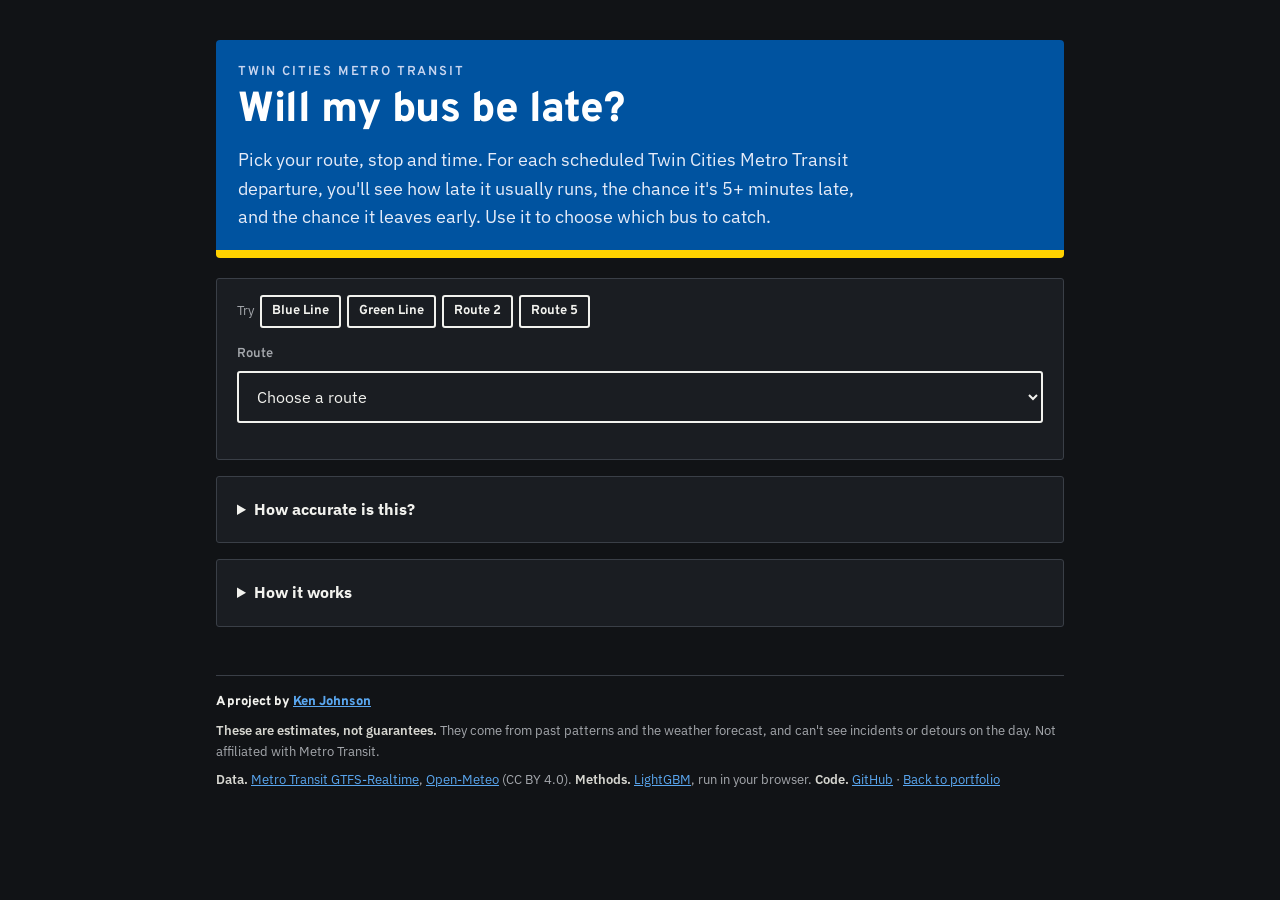
==== commit 247bc187: "Dark mode by default Co-Authored-By: Claude Opus 5.5 <noreply@anthropic.com>" ====
--- a/docs/index.html
+++ b/docs/index.html
@@ -8,7 +8,7 @@
   <link rel="icon" href="data:image/svg+xml,<svg xmlns=%22http://www.w3.org/2000/svg%22 viewBox=%220 0 100 100%22><text y=%22.9em%22 font-size=%2290%22>🚌</text></svg>">
   <link rel="preconnect" href="https://fonts.googleapis.com">
   <link href="https://fonts.googleapis.com/css2?family=IBM+Plex+Sans:wght@400;500;600;700&family=Overpass:wght@400;700;800&display=swap" rel="stylesheet">
-  <link rel="stylesheet" href="style.css?v=4">
+  <link rel="stylesheet" href="style.css?v=5">
 </head>
 <body>
   <main>
--- a/docs/style.css
+++ b/docs/style.css
@@ -63,12 +63,12 @@
 footer b { color: var(--ink2); font-weight: 600; }
 @media (max-width: 420px) { .row { flex-direction: column; gap: 0; } .row .field { margin-bottom: 16px; } }
 
-/* Field Documents theme: bus stop signage. Light page, navy sign blade header, square pills. */
+/* Field Documents theme: bus stop signage. Dark page, Metro Transit blue sign blade header, square pills. */
 :root {
-  color-scheme: light;
-  --bg: #eeeee8; --surface: #fff; --text: #111; --ink2: #33332f; --muted: #66665e; --border: #c9c9c0;
-  --accent: #0053a0; --accent-soft: #e0ebf6; --on-accent: #fff; --sign: #0053a0; --route: #ffd200;
-  --good: #116b35; --good-bg: #dcf0e2; --warn: #7a5300; --warn-bg: #fbecc4; --bad: #c8102e; --bad-bg: #f8dde1;
+  color-scheme: dark;
+  --bg: #111316; --surface: #1a1d22; --text: #f2f2ee; --ink2: #d6d6d0; --muted: #a5a8ad; --border: #3a3f47;
+  --accent: #5aa7f0; --accent-soft: #142538; --on-accent: #fff; --sign: #0053a0; --route: #ffd200;
+  --good: #7fd49a; --good-bg: #173222; --warn: #f0c46a; --warn-bg: #3a2e12; --bad: #ff9c94; --bad-bg: #3d1d1a;
   --sign-font: "Overpass", "Highway Gothic", system-ui, sans-serif;
 }
 body { font-family: "IBM Plex Sans", system-ui, sans-serif; }
@@ -79,12 +79,12 @@
 h2, h3, .label, label { font-family: var(--sign-font); }
 .card, .dep, .notice, select, input[type=time], .tip { border-radius: 3px; }
 .card { border-width: 1px; }
-select, input[type=time] { background: #fff; border: 2px solid var(--text); }
-.seg button, .chips button, .quick button, .ghost, .btn { border-radius: 3px; border: 2px solid var(--text); background: #fff; font-family: var(--sign-font); font-weight: 700; }
-.seg button[aria-checked=true] { background: var(--route); border-color: var(--text); color: var(--text); }
+select, input[type=time] { background: var(--surface); border: 2px solid var(--text); }
+.seg button, .chips button, .quick button, .ghost, .btn { border-radius: 3px; border: 2px solid var(--text); background: var(--surface); font-family: var(--sign-font); font-weight: 700; }
+.seg button[aria-checked=true] { background: var(--route); border-color: var(--route); color: #111; }
 .chips button { background: var(--accent-soft); border-color: var(--accent); }
-.dep { border: 0; border-top: 3px solid var(--text); border-radius: 0; background: #fff; }
+.dep { border: 0; border-top: 3px solid var(--text); border-radius: 0; background: var(--surface); }
 .dep .time { font-family: var(--sign-font); font-weight: 800; font-size: 22px; }
 .pill { border-radius: 2px; font-family: var(--sign-font); text-transform: uppercase; letter-spacing: .04em; font-size: 12px; }
-.pill.bad { background: var(--bad); color: #fff; }
+.pill.bad { background: #c8102e; color: #fff; }
 footer .byline { font-family: var(--sign-font); font-weight: 800; color: var(--text); }
